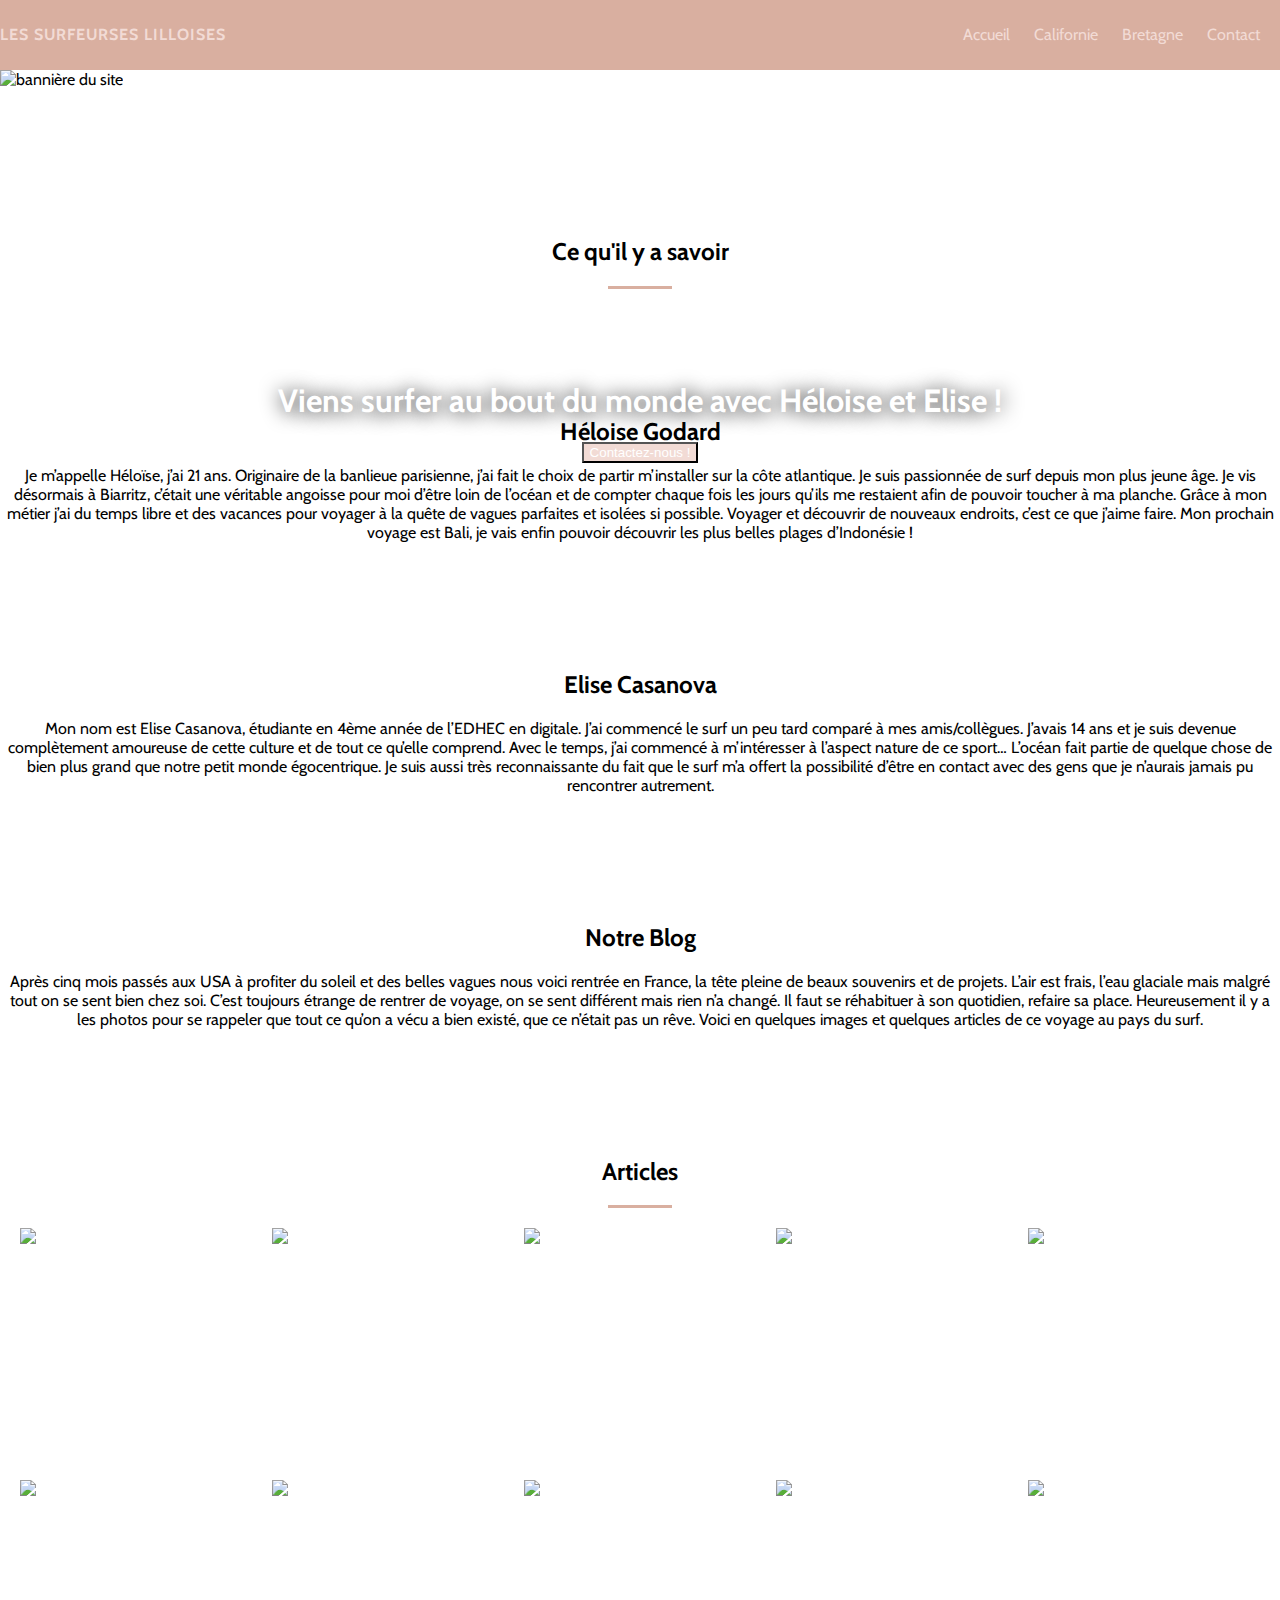
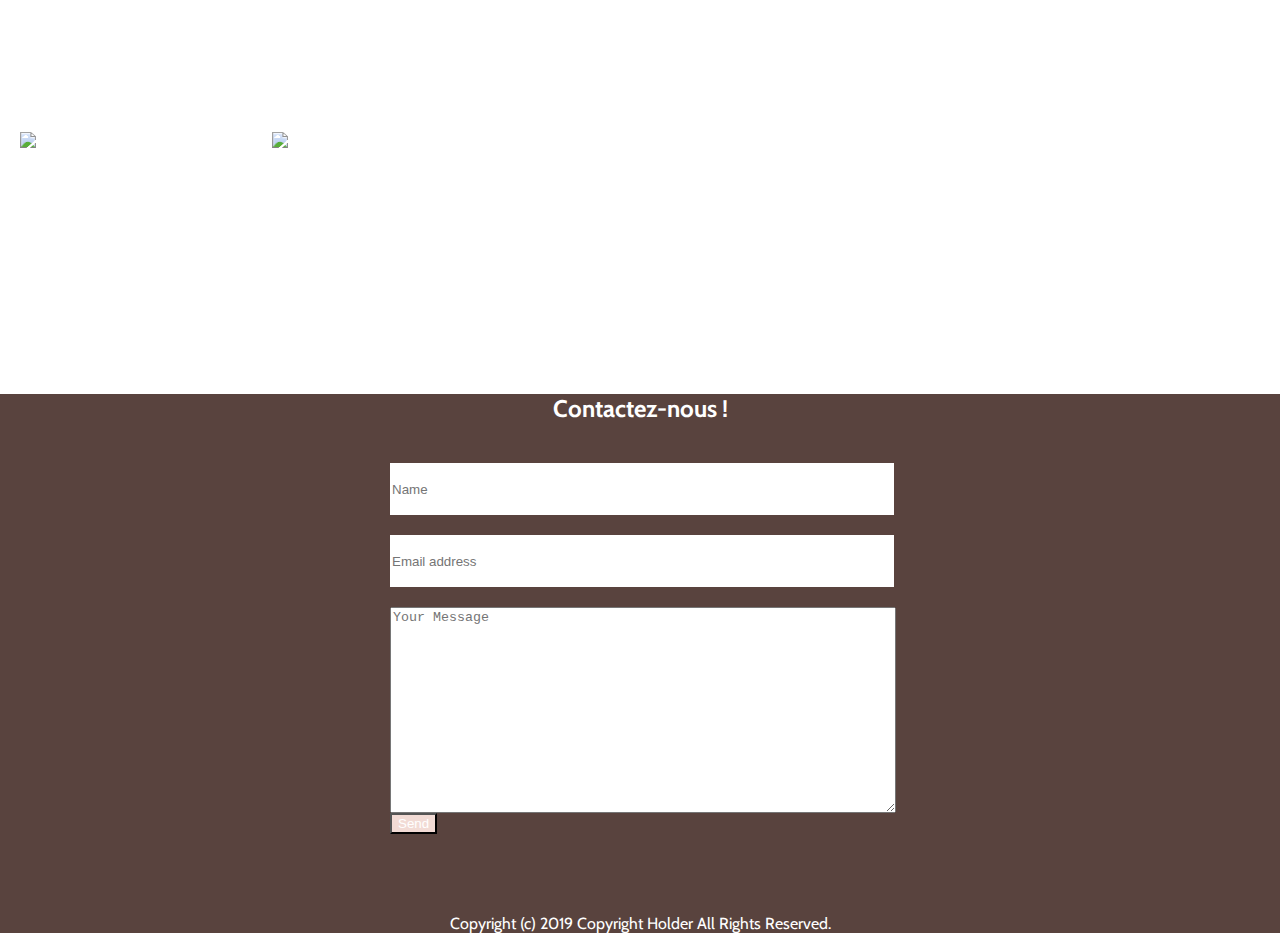
==== index.html @ 43b5da77 "Add files via upload" ====
<!DOCTYPE html>
<html>
<head>

	<title>Les Surfeuses Lilloises</title>
	<meta charset="utf-8">

	<!-- font -->

	<link href="https://fonts.googleapis.com/css?family=Cabin&display=swap" rel="stylesheet">


	<!-- css -->

	<link rel="stylesheet" href="indexhtml/css/bootstrap.min.css">
	<link rel="stylesheet" href="indexhtml/css/style.css">

<style>

/* font-family: 'Cabin', sans-serif; */
/* rose claire : #D9AFA0 */
/* rose claire blanc : #F2DBD5 ; */
/* violet foncé : #59433E; */
/* vidéo https://www.youtube.com/watch?v=vSeW6_0SMsk 27:40 */


body, html {
	padding: 0;
	margin: 0;
}

body, html {
	font-family: 'Cabin', sans-serif;
}

a, a:hover {
	text-decoration: none;
}

.container-fluid {
	padding: 0;
}

.btn-custom {
	background-color: #F2DBD5;
	color: #ffffff; 
}

.separator {
	height: 3px;
	width: 5%;
	border: none;
	box-shadow: none; 
	background-color: #D9AFA0;
	text-align: center
}

/* header */

.header {
	background-color: #D9AFA0;
	height: 70px;
	line-height: 70px;
}

.logo {
	color: #F2DBD5;
	text-transform: uppercase;
	font-weight: bold;
	letter-spacing: 1px;
	float: left;
}

.menu {
	float: right;
}

.menu a {
	color:#F2DBD5;
	margin-right: 20px;

}
.menu a:hover {
	color:#59433E;
}

/* bannière */
.banner {
	width: 100%;
	max-width: 100%;
}

.ban {
	width: 100%;
	max-width: 100%;
	position: relative;;
}

.ban img {
	width: 100%;
	max-width: 100%;
}

.inner-banner {
	text-align: center;
	position: absolute;
	top: 40%;
	width: 100%
}

.inner-banner h1 {
	color: #ffffff;
	text-shadow: 1px 1px 20px #000000; 
}

.inner-banner .btn-custom {
	background-color: #F2DBD5;
	color: #ffffff; 
}

.inner-banner .btn-custom:hover {
	background-color: #59433E;

}

/* about */
#about {
	text-align: center;
	padding-top: 10%;
}

.about article {
	text-align: center;
	margin-bottom: 10%;
	margin-top: 10%;

}

.about article h2 {
	text-align: center;
}

/* portfolio */
#portfolio {
	text-align: center;
}
.wrap {
       overflow: hidden;
       margin: 10px;
    }

.box {
       float: left;
       position: relative;
       width: 20%;
       padding-bottom: 20%;
    }
.boxInner {
       position: absolute;
       left: 10px;
       right: 10px;
       top: 10px;
       bottom: 10px;
       overflow: hidden;
    }

.boxInner img {
       width: 100%;
    }

.boxInner .titleBox {
       position: absolute;
       bottom: 0;
       left: 0;
       right: 0;
       margin-bottom: -50px;
       background: #000;
       background: rgba(0, 0, 0, 0.5);
       color: #FFF;
       padding: 10px;
       text-align: center;
       -webkit-transition: all 0.3s ease-out;
       -moz-transition: all 0.3s ease-out;
       -o-transition: all 0.3s ease-out;
       transition: all 0.3s ease-out;
    }
   
body.no-touch .boxInner:hover .titleBox, body.touch .boxInner.touchFocus .titleBox {
       margin-bottom: 0;
    }
    
.selectableImageContainer {
    border: 1px solid #CCC;
    padding: 5px;
    margin: 7px;
    float: left;
    width: 212px;
    text-align: center;
}

.zoom_toolbar_button {
    height: 32px;
    width: 32px;
    float: right;
    border-radius: 4px;
    margin-left: 2px;
    margin-top: 8px;
    cursor: pointer;
    border: 1px solid #000000;
    padding: 6px 0 0 3px;
}

.approved_image_toolbar_button {
    background-color: #8bc249;
    height: 32px;
    width: 32px;
    float: right;
    border-radius: 4px;
    margin-left: 2px;
    margin-top: 8px;
    cursor: pointer;
    padding: 6px 0 0 3px;
}

.disapproved_image_toolbar_button {
    background-color: #bb232a;
    height: 32px;
    width: 32px;
    float: right;
    border-radius: 4px;
    margin-left: 2px;
    margin-top: 8px;
    cursor: pointer;
    padding: 6px 0 0 1px;
}

.reviewIssuesButton {
    margin-left: 20px;
    color: #ffffff;
    background-color: #00aeef;
}

.markAllReviewed {
    background-color: #00aeef;
    margin-bottom: 20px;
    margin-top: 10px;
    color: #ffffff;
}

.white {
    color: #ffffff;
}


/* contact */
.footer {
	background-color: #59433E;
	height: 6 00px;

}

.footer p {
	color: #ffffff;
	text-align: center; 
	padding-top: 5%;

}

#contact {
	text-align: center;
	color: #ffffff;
	margin-bottom: 40px;

}

.span6 {
	width: 500px;
	display: block;
	margin: 0 auto; 
}

.formulaireContact {
	width: 500px;
	display: block;
	margin: 0 auto; 
}

input {
	margin-bottom: 20px;

}

input[type=text] {
	height: 50px;
	width: 500px;
	border: none;
}

input[type=email] {
	height: 50px;
	width: 500px;
	border: none;	
} 

textarea {
	width: 500px;
	height: 200px;
	resize: vertical;
}

/* Responsive Background */

@media (max-width:770px) {

body {
   float:none;
   width:100%;}


.header {
  background-color: #D9AFA0;
  height: 70px;
  line-height: 70px;
  width: 80%%;
}

.menu {
  font-size: 8px;
  margin-right: 20px;
}

.menu a:hover {
  color:#59433E;
}

</style>

</head>
<body>	

	<!-- header --> 
		<header class="container-fluid header">
			<div class="container">
				<a href="index.html" class="logo"> Les Surfeurses Lilloises </a>
				<nav class="menu">
					<a href="#"> Accueil </a>
					<a href="californie.html"> Californie </a>
					<a href="bretagne.html"> Bretagne </a>
					<a href="#contact"> Contact </a>
					
				 </nav>

			</div>
			 
		</header>
	<!-- end header --> 

	<!-- bannière -->
	<div>
		<section class="container-fluid banner">
			<div class="ban">
				<img src="indexhtml/Images/bannerexp.jpg" alt="bannière du site">
			</div>
			<div class="inner-banner">
				<h1>Viens surfer au bout du monde avec Héloise et Elise !</h1>
				<a href="#contact"> <button class="btn btn-custom">Contactez-nous !</button> </a>
			</div>
		</section>
	</div>
	<!-- end bannière -->

	<!-- à propos -->
<div>
	<h2 id="about"> Ce qu'il y a savoir </h2>
	<hr class="separator">
</div>

<div>
	<section class="container-fluid about">
		 <div class="container">
		 	<div class="row">
		 		<article class="col-md-4 col-lg-4 col-xs-12 col-sm-12">
		 			 <h2> Héloise Godard </h2>
		 			 <p> 
		 			 Je m’appelle Héloïse, j’ai 21 ans. Originaire de la banlieue parisienne, j’ai fait le choix de partir m’installer sur la côte atlantique. Je suis passionnée de surf depuis mon plus jeune âge. Je vis désormais à Biarritz, c’était une véritable angoisse pour moi d’être loin de l’océan et de compter chaque fois les jours qu’ils me restaient afin de pouvoir toucher à ma planche. Grâce à mon métier j’ai du temps libre et des vacances pour voyager à la quête de vagues parfaites et isolées si possible. Voyager et découvrir de nouveaux endroits, c’est ce que j’aime faire. Mon prochain voyage est Bali, je vais enfin pouvoir découvrir les plus belles plages d’Indonésie !
		 			 </p>
		 		</article>
		 		<article class="col-md-4 col-lg-4 col-xs-12 col-sm-12">
		 			 <h2> Elise Casanova </h2>
		 			 <p> 
		 			Mon nom est Elise Casanova, étudiante en 4ème année de l’EDHEC en digitale. J’ai commencé le surf un peu tard comparé à mes amis/collègues. J’avais 14 ans et je suis devenue complètement amoureuse de cette culture et de tout ce qu’elle comprend. Avec le temps, j’ai commencé à m’intéresser à l’aspect nature de ce sport… L’océan fait partie de quelque chose de bien plus grand que notre petit monde égocentrique. Je suis aussi très reconnaissante du fait que le surf m’a offert la possibilité d’être en contact avec des gens que je n’aurais jamais pu rencontrer autrement. 
		 			 </p>
		 		</article> 
		 		<article class="col-md-4 col-lg-4 col-xs-12 col-sm-12">
		 			 <h2> Notre Blog </h2>
		 			 <p> 
		 			Après cinq mois passés aux USA à profiter du soleil et des belles vagues nous voici rentrée en France, la tête pleine de beaux souvenirs et de projets. L’air est frais, l’eau glaciale mais malgré tout on se sent bien chez soi. C’est toujours étrange de rentrer de voyage, on se sent différent mais rien n’a changé. Il faut se réhabituer à son quotidien, refaire sa place. Heureusement il y a les photos pour se rappeler que tout ce qu’on a vécu a bien existé, que ce n’était pas un rêve. Voici en quelques images et quelques articles de ce voyage au pays du surf.
		 			 </p>
		 		</article>
		 	</div>
		 </div>
	</section>
</div>
	<!-- end à propos  -->

	<!-- portfolio -->

	<section class="container-fluid portfolio">
		<div class="container ">
			<h2 id="portfolio"> Articles </h2> 
			<hr class="separator">
			<body class="no-touch"> 
		</div>
	</section>
  
  <div class="wrap">
    
    <!-- Photo Gallery -->
    <div class="box">
      <div class="boxInner">
        <img src="indexhtml/Images/competition.jpg" />
        <div class="titleBox">Compétition</div>
      </div>
    </div>
    <div class="box">
      <div class="boxInner">
        <img src="indexhtml/Images/falaise.jpg" />
        <div class="titleBox">Bretagne</div>
      </div>
    </div>
    <div class="box">
      <div class="boxInner">
        <img src="indexhtml/Images/mermontagne.jpg" />
        <div class="titleBox">Ski & Snowboard </div>
      </div>
    </div>
    <div class="box">
      <div class="boxInner">
        <img src="indexhtml/Images/noirblanc.jpg" />
        <div class="titleBox">My Board</div>
      </div>
    </div>
    <div class="box">
      <div class="boxInner">
        <img src="indexhtml/Images/surf1.jpg" />
        <div class="titleBox">Voyages</div>
      </div>
    </div>
    <div class="box">
      <div class="boxInner">
        <img src="indexhtml/Images/surf2.jpg" />
        <div class="titleBox">Californie</div>
      </div>
    </div>
    <div class="box">
      <div class="boxInner">
        <img src="indexhtml/Images/surf3.jpg" />
        <div class="titleBox">Mexique</div>
      </div>
    </div>
    <div class="box">
      <div class="boxInner">
        <img src="indexhtml/Images/surfboard.jpg" />
        <div class="titleBox">Hossegor</div>
      </div>
    </div>
    <div class="box">
      <div class="boxInner">
        <img src="indexhtml/Images/wetsuit.jpeg" />
        <div class="titleBox">Wetsuit</div>
      </div>
    </div>
    <div class="box">
      <div class="boxInner">
        <img src="indexhtml/Images/fille rivage.jpg" />
        <div class="titleBox">Portugal</div>
      </div>
    </div>
    <div class="box">
      <div class="boxInner">
        <img src="indexhtml/Images/palmes.jpg" />
        <div class="titleBox">Vacances</div>
      </div>
    </div>
    <div class="box">
      <div class="boxInner">
        <img src="indexhtml/Images/cheveux fille.jpg" />
        <div class="titleBox">Cheveux</div>
      </div>
    </div>
    
  </div>
  <!-- Photo Gallery -->
	
	<!-- end portfolio -->

	<!-- footer contact -->

	<footer class="container-fluid footer" >
		<h2 id="contact"> Contactez-nous ! </h2>

		<div class="container">
			<div class="row">
					<div class="span6">

			            <form class="formulaireContact">
			                
			                <div class="controls controls-row">
			                    <input id="name" name="name" type="text" class="span3" placeholder="Name"> 
			                    <input id="email" name="email" type="email" class="span3" placeholder="Email address">
			                </div>
			                <div class="controls">
			                    <textarea id="message" name="message" class="span6" placeholder="Your Message" rows="5"></textarea>
			                </div>
			                  
			                <div class="controls">
			                    <button id="contact-submit" type="submit" class="btn btn-custom input-medium pull-right">Send</button>
			             	</div>
			            
			            </form>

			        </div>
				</div>
			<p>
				Copyright (c) 2019 Copyright Holder All Rights Reserved. 
			</p>
		</div> 
	</footer>

</body>

</html>
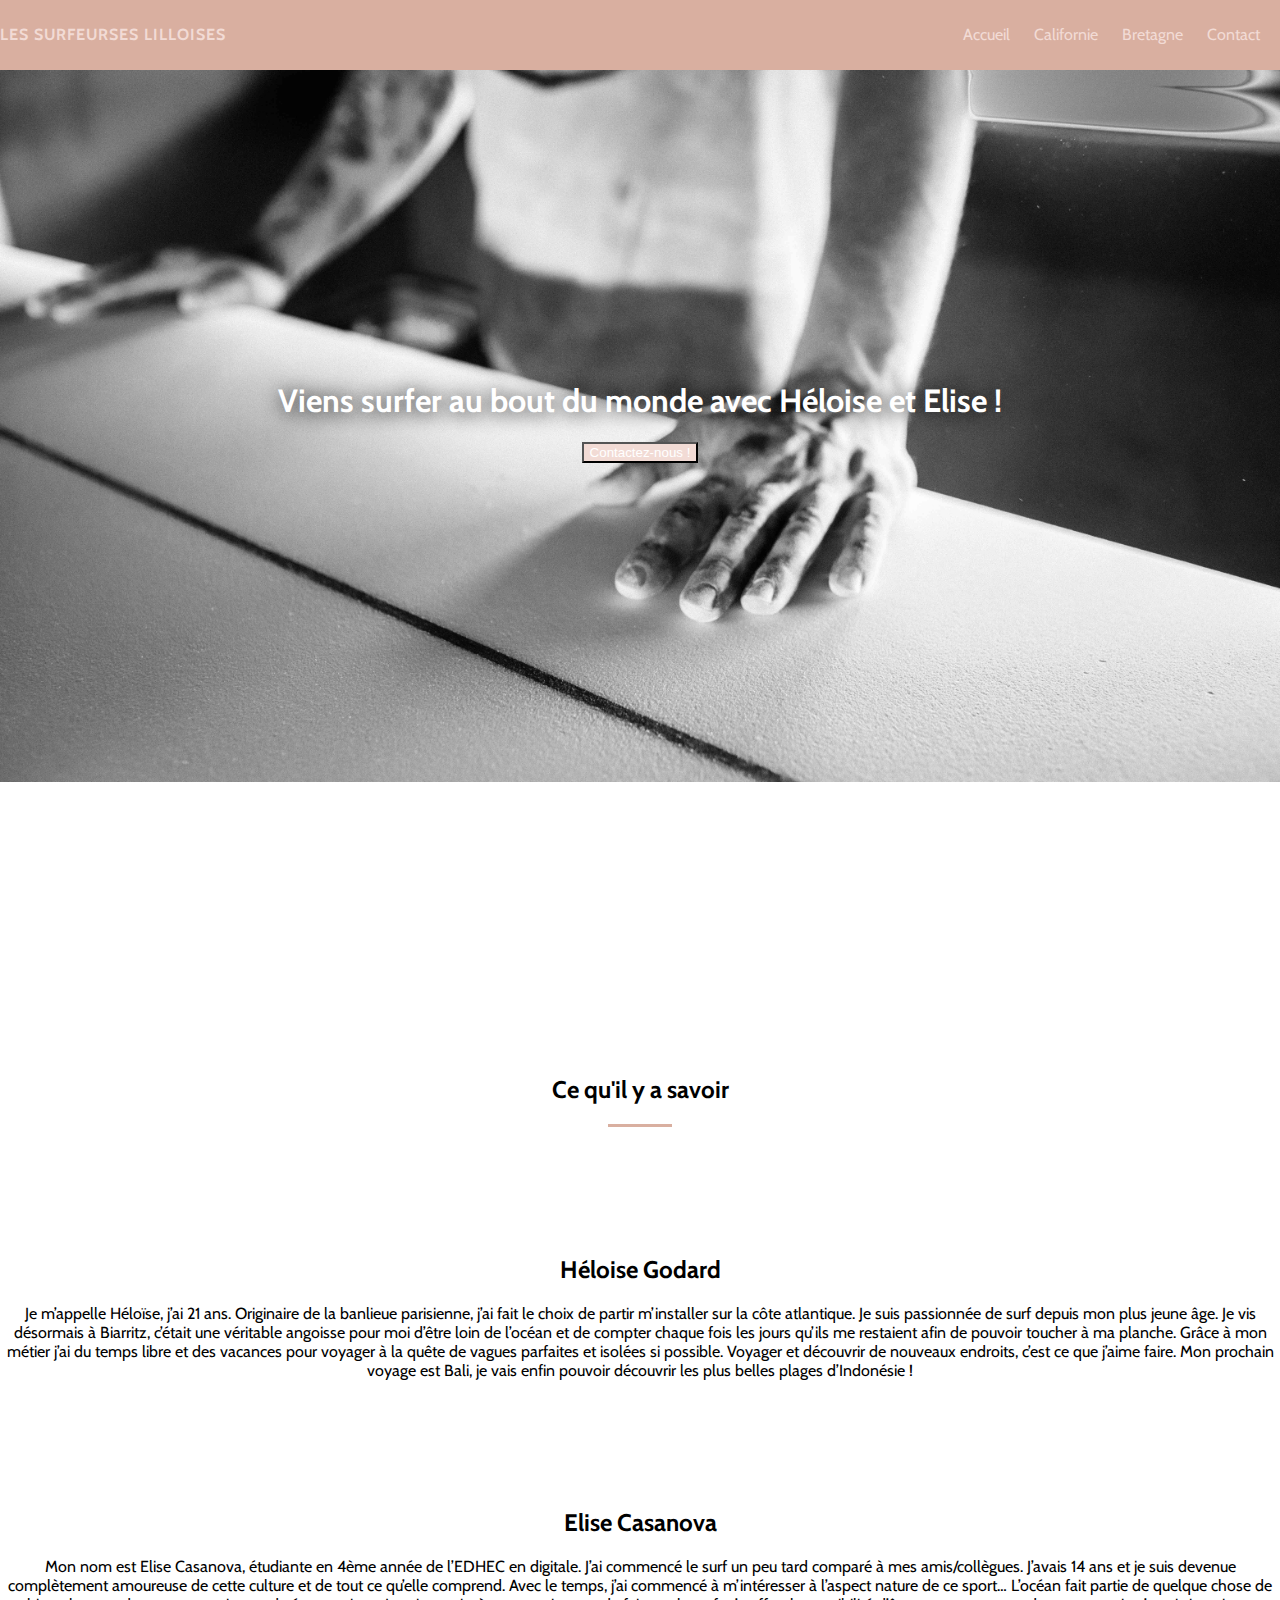
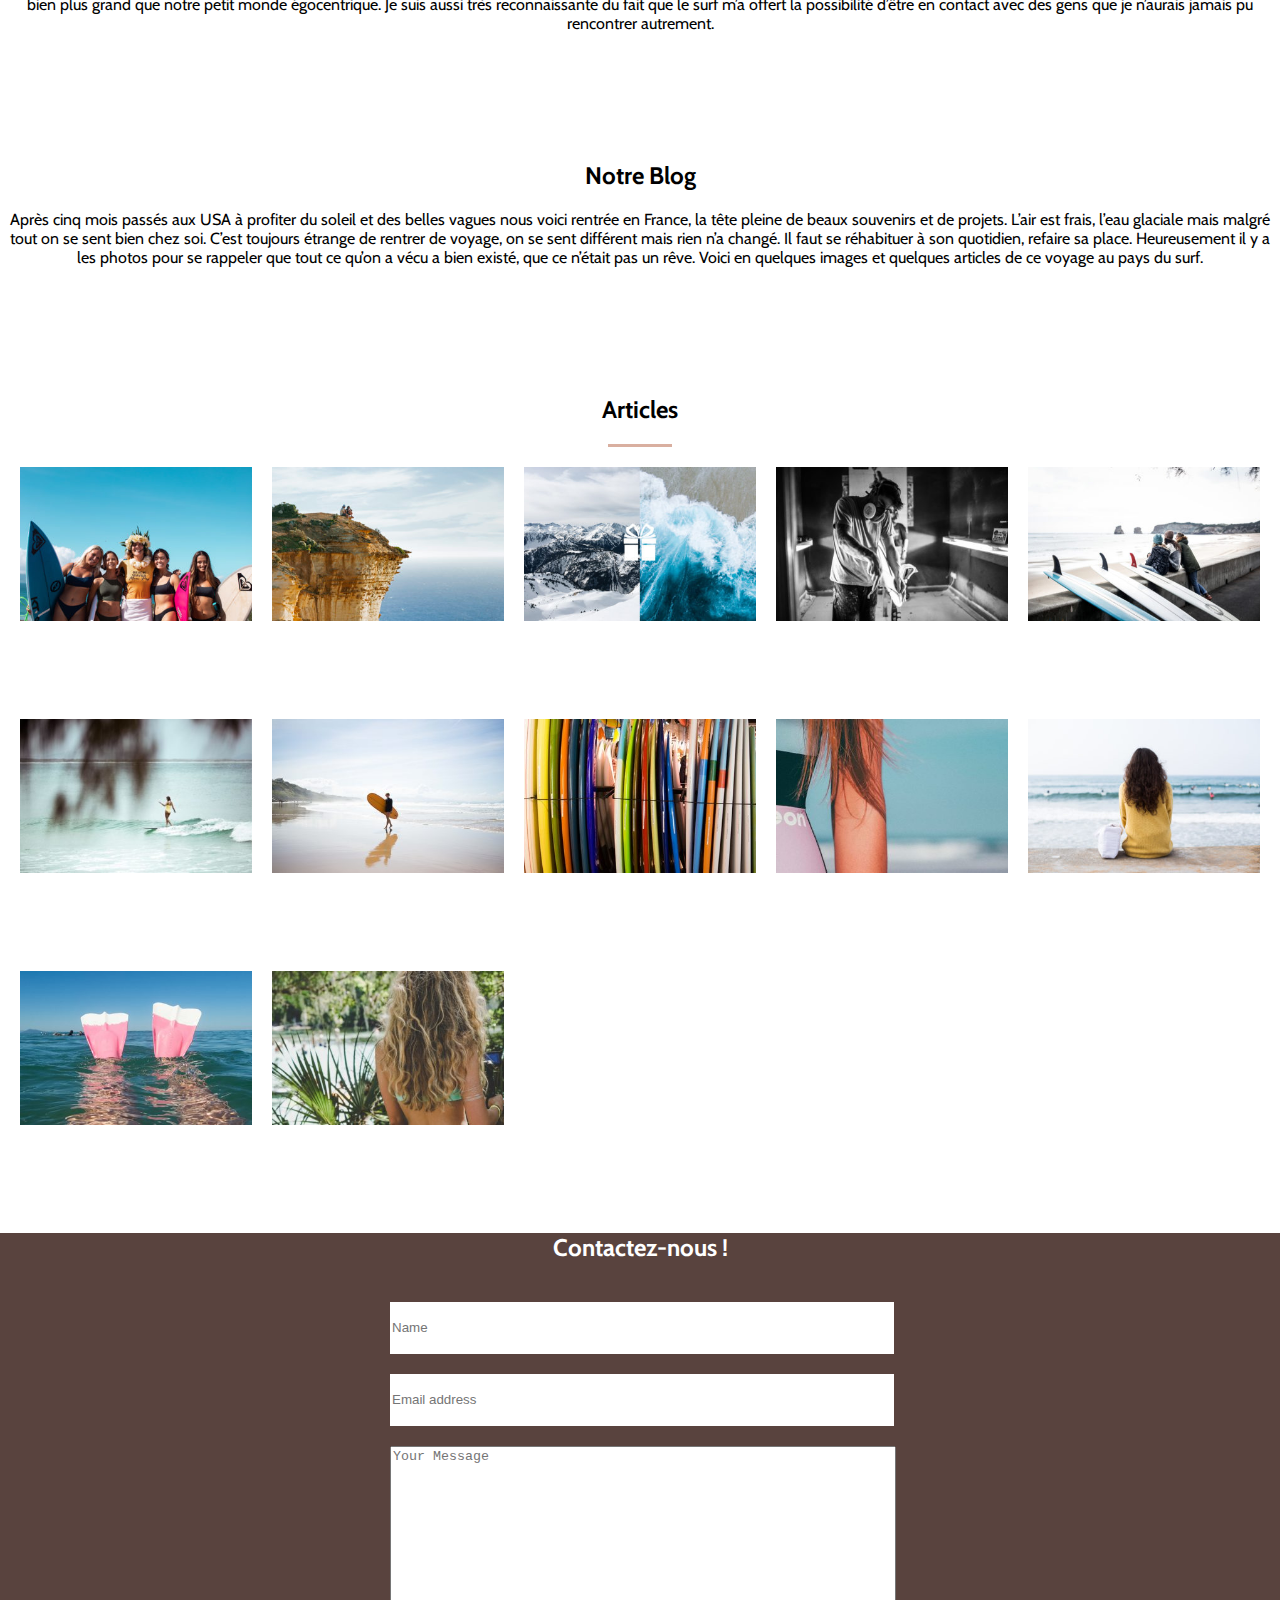
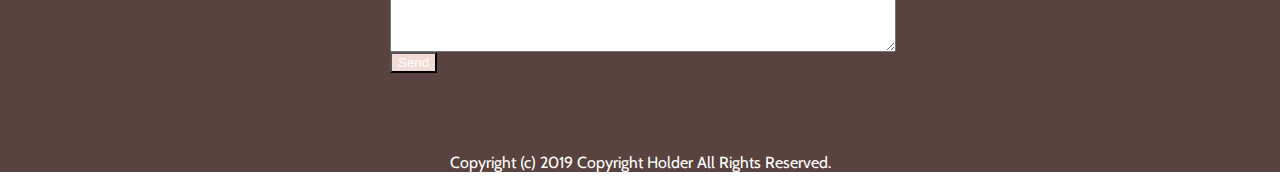
==== commit 1f9ab689: "Update index.html" ====
--- a/index.html
+++ b/index.html
@@ -359,7 +359,7 @@
 	<div>
 		<section class="container-fluid banner">
 			<div class="ban">
-				<img src="indexhtml/Images/bannerexp.jpg" alt="bannière du site">
+				<img src="bannerexp.jpg" alt="bannière du site">
 			</div>
 			<div class="inner-banner">
 				<h1>Viens surfer au bout du monde avec Héloise et Elise !</h1>
@@ -418,73 +418,73 @@
     <!-- Photo Gallery -->
     <div class="box">
       <div class="boxInner">
-        <img src="indexhtml/Images/competition.jpg" />
+        <img src="competition.jpg" />
         <div class="titleBox">Compétition</div>
       </div>
     </div>
     <div class="box">
       <div class="boxInner">
-        <img src="indexhtml/Images/falaise.jpg" />
+        <img src="falaise.jpg" />
         <div class="titleBox">Bretagne</div>
       </div>
     </div>
     <div class="box">
       <div class="boxInner">
-        <img src="indexhtml/Images/mermontagne.jpg" />
+        <img src="mermontagne.jpg" />
         <div class="titleBox">Ski & Snowboard </div>
       </div>
     </div>
     <div class="box">
       <div class="boxInner">
-        <img src="indexhtml/Images/noirblanc.jpg" />
+        <img src="noirblanc.jpg" />
         <div class="titleBox">My Board</div>
       </div>
     </div>
     <div class="box">
       <div class="boxInner">
-        <img src="indexhtml/Images/surf1.jpg" />
+        <img src="surf1.jpg" />
         <div class="titleBox">Voyages</div>
       </div>
     </div>
     <div class="box">
       <div class="boxInner">
-        <img src="indexhtml/Images/surf2.jpg" />
+        <img src="surf2.jpg" />
         <div class="titleBox">Californie</div>
       </div>
     </div>
     <div class="box">
       <div class="boxInner">
-        <img src="indexhtml/Images/surf3.jpg" />
+        <img src="surf3.jpg" />
         <div class="titleBox">Mexique</div>
       </div>
     </div>
     <div class="box">
       <div class="boxInner">
-        <img src="indexhtml/Images/surfboard.jpg" />
+        <img src="surfboard.jpg" />
         <div class="titleBox">Hossegor</div>
       </div>
     </div>
     <div class="box">
       <div class="boxInner">
-        <img src="indexhtml/Images/wetsuit.jpeg" />
+        <img src="wetsuit.jpeg" />
         <div class="titleBox">Wetsuit</div>
       </div>
     </div>
     <div class="box">
       <div class="boxInner">
-        <img src="indexhtml/Images/fille rivage.jpg" />
+        <img src="fille rivage.jpg" />
         <div class="titleBox">Portugal</div>
       </div>
     </div>
     <div class="box">
       <div class="boxInner">
-        <img src="indexhtml/Images/palmes.jpg" />
+        <img src="palmes.jpg" />
         <div class="titleBox">Vacances</div>
       </div>
     </div>
     <div class="box">
       <div class="boxInner">
-        <img src="indexhtml/Images/cheveux fille.jpg" />
+        <img src="cheveux fille.jpg" />
         <div class="titleBox">Cheveux</div>
       </div>
     </div>
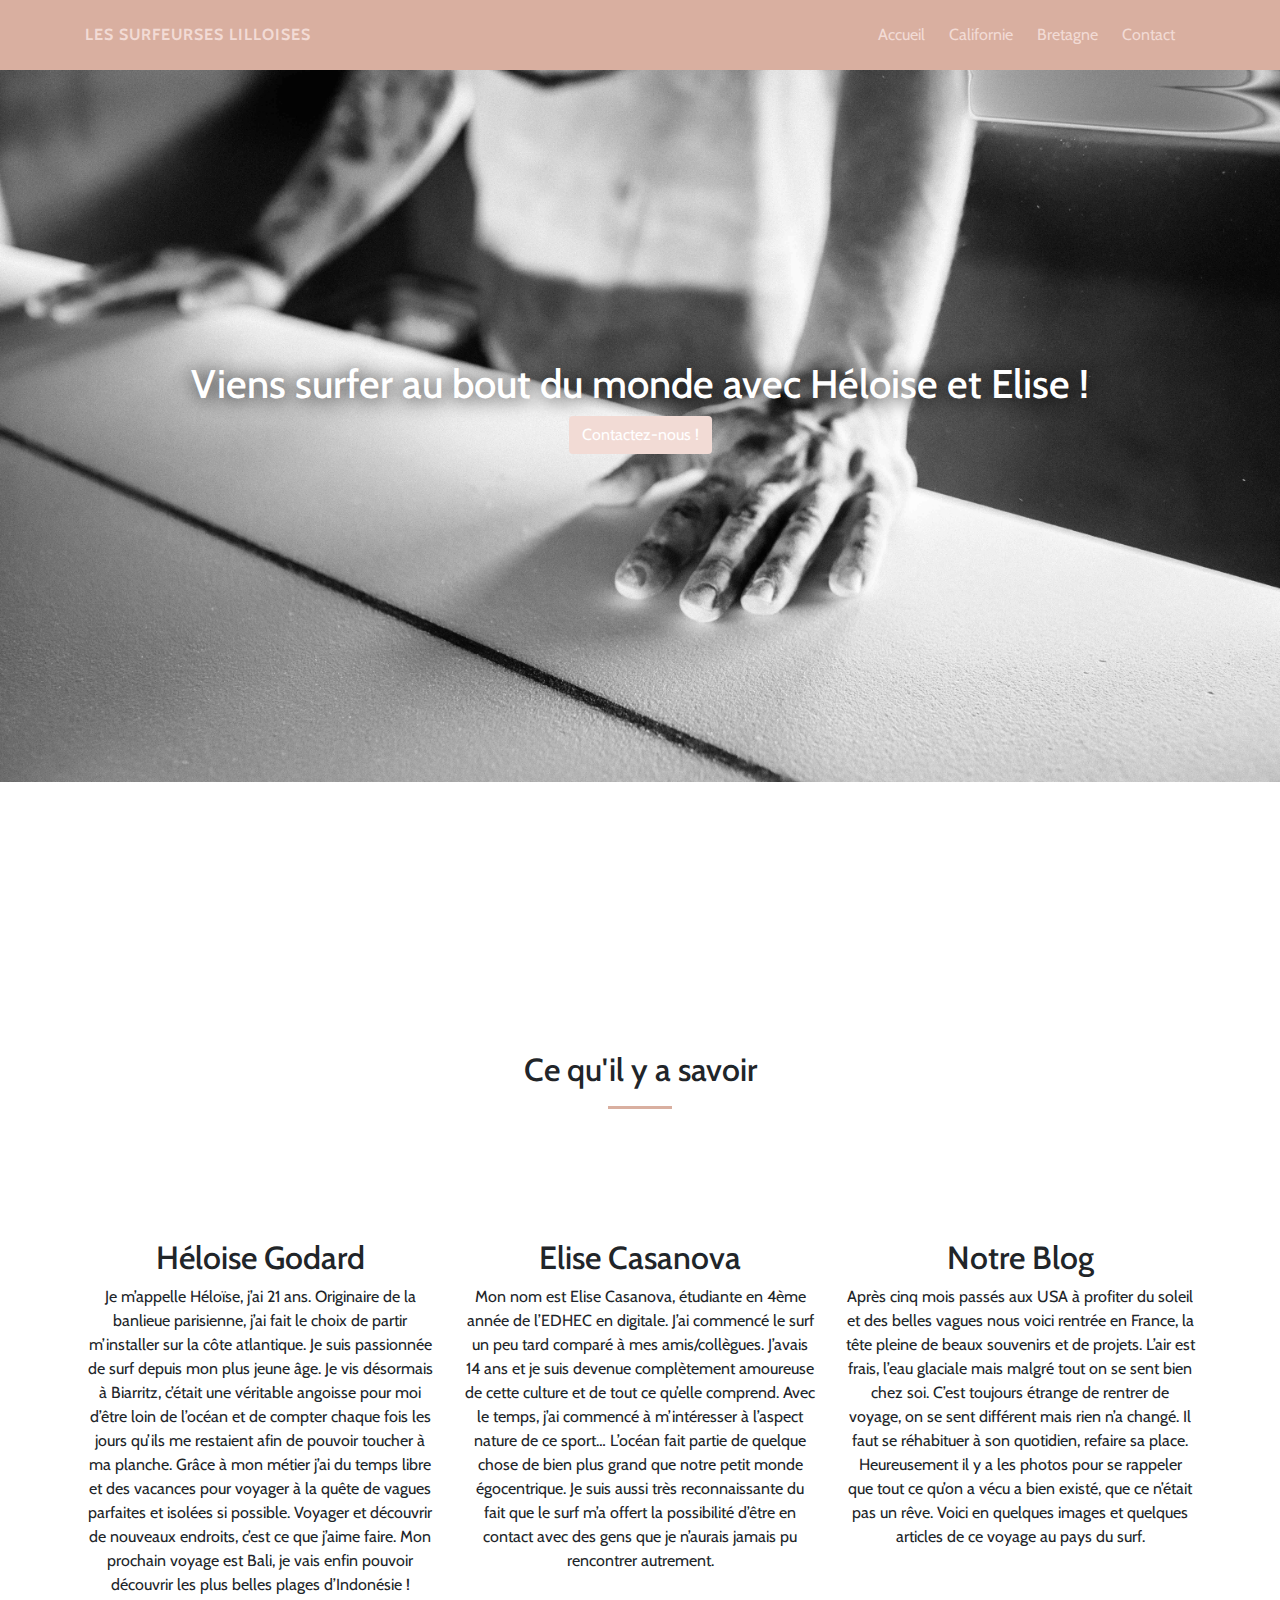
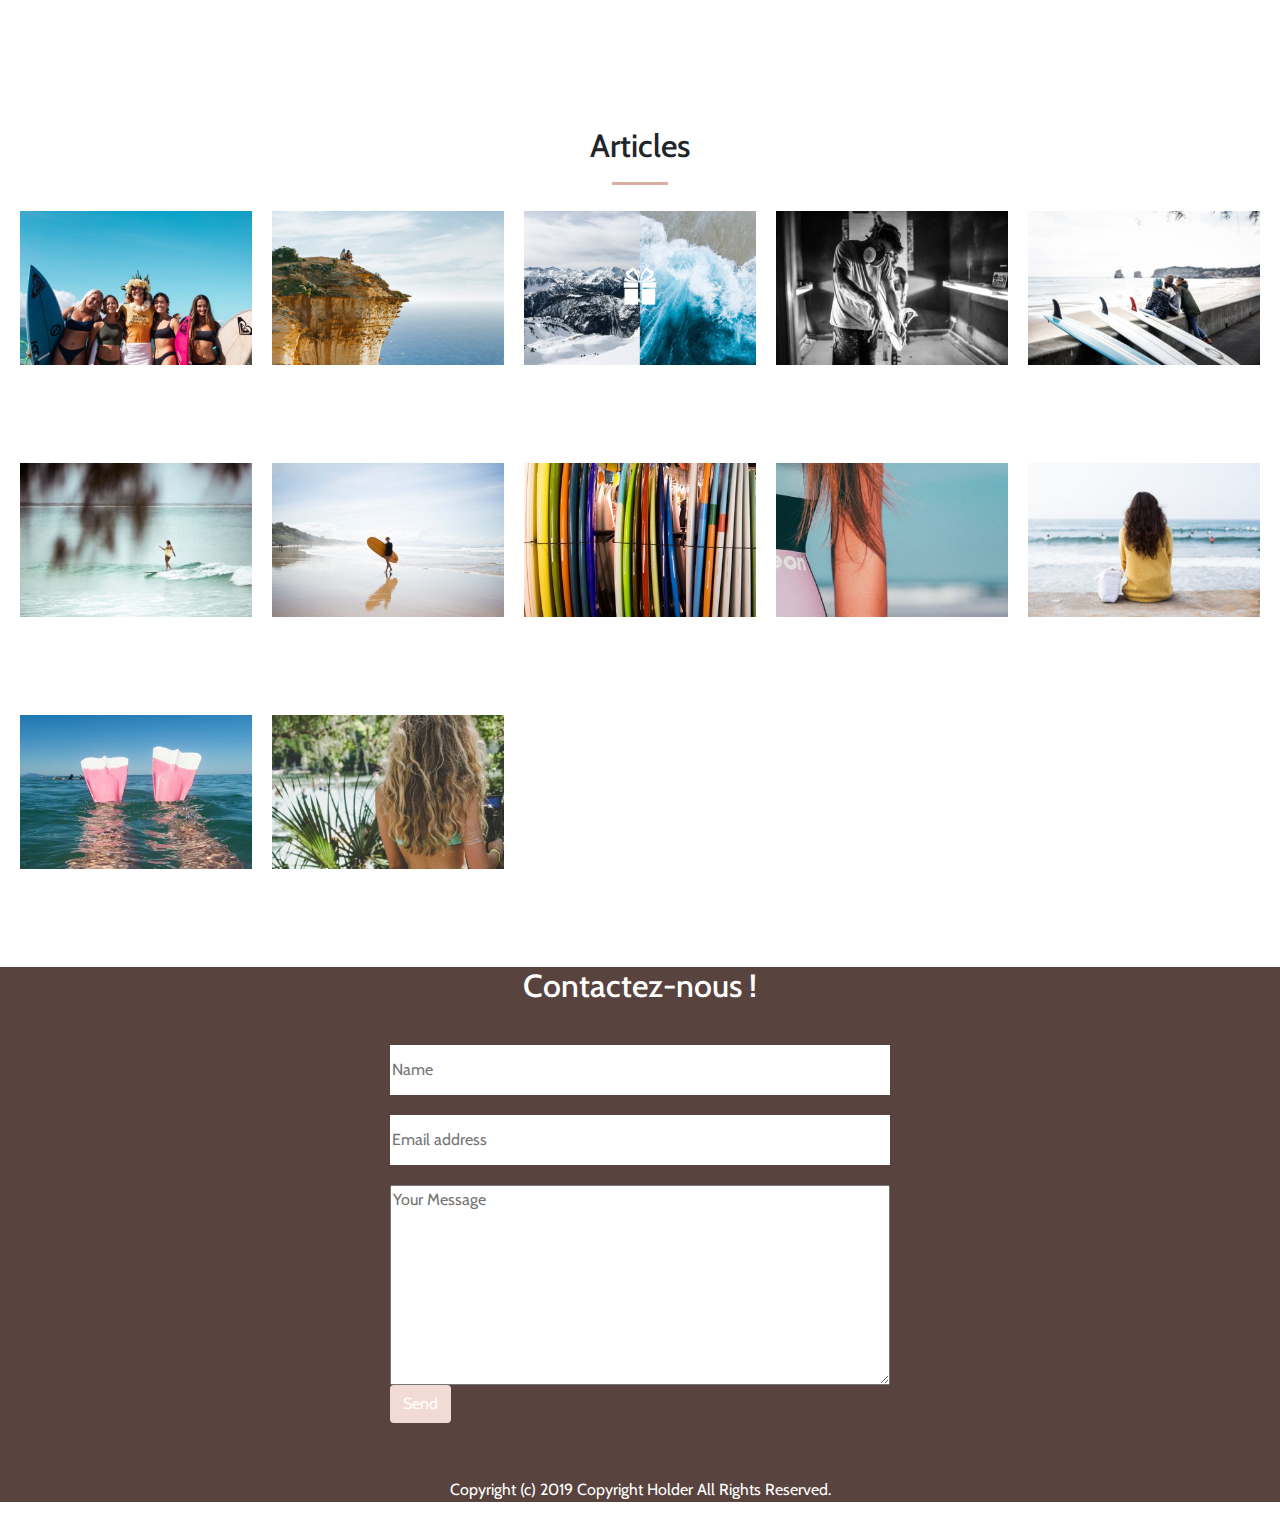
==== commit 3bb99805: "Update index.html" ====
--- a/index.html
+++ b/index.html
@@ -12,8 +12,8 @@
 
 	<!-- css -->
 
-	<link rel="stylesheet" href="indexhtml/css/bootstrap.min.css">
-	<link rel="stylesheet" href="indexhtml/css/style.css">
+	<link rel="stylesheet" href="bootstrap.min.css">
+	<link rel="stylesheet" href="style.css">
 
 <style>
 
--- a/style.css
+++ b/style.css
@@ -0,0 +1,317 @@
+style.css
+
+@charset "UTF-8";
+
+/* font-family: 'Cabin', sans-serif; */
+/* rose claire : #D9AFA0 */
+/* rose claire blanc : #F2DBD5 ; */
+/* violet foncé : #59433E; */
+/* vidéo https://www.youtube.com/watch?v=vSeW6_0SMsk 27:40 */
+
+
+body, html {
+	padding: 0;
+	margin: 0;
+}
+
+body, html {
+	font-family: 'Cabin', sans-serif;
+}
+
+a, a:hover {
+	text-decoration: none;
+}
+
+.container-fluid {
+	padding: 0;
+}
+
+.btn-custom {
+	background-color: #F2DBD5;
+	color: #ffffff; 
+}
+
+.separator {
+	height: 3px;
+	width: 5%;
+	border: none;
+	box-shadow: none; 
+	background-color: #D9AFA0;
+	text-align: center
+}
+
+/* header */
+
+.header {
+	background-color: #D9AFA0;
+	height: 70px;
+	line-height: 70px;
+}
+
+.logo {
+	color: #F2DBD5;
+	text-transform: uppercase;
+	font-weight: bold;
+	letter-spacing: 1px;
+	float: left;
+}
+
+.menu {
+	float: right;
+}
+
+.menu a {
+	color:#F2DBD5;
+	margin-right: 20px;
+
+}
+.menu a:hover {
+	color:#59433E;
+}
+
+/* bannière */
+.banner {
+	width: 100%;
+	max-width: 100%;
+}
+
+.ban {
+	width: 100%;
+	max-width: 100%;
+	position: relative;;
+}
+
+.ban img {
+	width: 100%;
+	max-width: 100%;
+}
+
+.inner-banner {
+	text-align: center;
+	position: absolute;
+	top: 40%;
+	width: 100%
+}
+
+.inner-banner h1 {
+	color: #ffffff;
+	text-shadow: 1px 1px 20px #000000; 
+}
+
+.inner-banner .btn-custom {
+	background-color: #F2DBD5;
+	color: #ffffff; 
+}
+
+.inner-banner .btn-custom:hover {
+	background-color: #59433E;
+
+}
+
+/* about */
+#about {
+	text-align: center;
+	padding-top: 10%;
+}
+
+.about article {
+	text-align: center;
+	margin-bottom: 10%;
+	margin-top: 10%;
+
+}
+
+.about article h2 {
+	text-align: center;
+}
+
+/* portfolio */
+#portfolio {
+	text-align: center;
+}
+.wrap {
+       overflow: hidden;
+       margin: 10px;
+    }
+
+.box {
+       float: left;
+       position: relative;
+       width: 20%;
+       padding-bottom: 20%;
+    }
+.boxInner {
+       position: absolute;
+       left: 10px;
+       right: 10px;
+       top: 10px;
+       bottom: 10px;
+       overflow: hidden;
+    }
+    .boxInner img {
+       width: 100%;
+    }
+    .boxInner .titleBox {
+       position: absolute;
+       bottom: 0;
+       left: 0;
+       right: 0;
+       margin-bottom: -50px;
+       background: #000;
+       background: rgba(0, 0, 0, 0.5);
+       color: #FFF;
+       padding: 10px;
+       text-align: center;
+       -webkit-transition: all 0.3s ease-out;
+       -moz-transition: all 0.3s ease-out;
+       -o-transition: all 0.3s ease-out;
+       transition: all 0.3s ease-out;
+    }
+   
+    body.no-touch .boxInner:hover .titleBox, body.touch .boxInner.touchFocus .titleBox {
+       margin-bottom: 0;
+    }
+    
+    .selectableImageContainer {
+    border: 1px solid #CCC;
+    padding: 5px;
+    margin: 7px;
+    float: left;
+    width: 212px;
+    text-align: center;
+}
+
+.zoom_toolbar_button {
+    height: 32px;
+    width: 32px;
+    float: right;
+    border-radius: 4px;
+    margin-left: 2px;
+    margin-top: 8px;
+    cursor: pointer;
+    border: 1px solid #000000;
+    padding: 6px 0 0 3px;
+}
+
+.approved_image_toolbar_button {
+    background-color: #8bc249;
+    height: 32px;
+    width: 32px;
+    float: right;
+    border-radius: 4px;
+    margin-left: 2px;
+    margin-top: 8px;
+    cursor: pointer;
+    padding: 6px 0 0 3px;
+}
+
+.disapproved_image_toolbar_button {
+    background-color: #bb232a;
+    height: 32px;
+    width: 32px;
+    float: right;
+    border-radius: 4px;
+    margin-left: 2px;
+    margin-top: 8px;
+    cursor: pointer;
+    padding: 6px 0 0 1px;
+}
+
+.reviewIssuesButton {
+    margin-left: 20px;
+    color: #ffffff;
+    background-color: #00aeef;
+}
+
+.markAllReviewed {
+    background-color: #00aeef;
+    margin-bottom: 20px;
+    margin-top: 10px;
+    color: #ffffff;
+}
+
+.white {
+    color: #ffffff;
+}
+
+
+/* contact */
+.footer {
+	background-color: #59433E;
+	height: 6 00px;
+
+}
+
+.footer p {
+	color: #ffffff;
+	text-align: center; 
+	padding-top: 5%;
+
+}
+
+#contact {
+	text-align: center;
+	color: #ffffff;
+	margin-bottom: 40px;
+
+}
+
+.span6 {
+	width: 500px;
+	display: block;
+	margin: 0 auto; 
+}
+
+.formulaireContact {
+	width: 500px;
+	display: block;
+	margin: 0 auto; 
+}
+
+input {
+	margin-bottom: 20px;
+
+}
+
+input[type=text] {
+	height: 50px;
+	width: 500px;
+	border: none;
+}
+
+input[type=email] {
+	height: 50px;
+	width: 500px;
+	border: none;	
+} 
+
+textarea {
+	width: 500px;
+	height: 200px;
+	resize: vertical;
+}
+
+/* Responsive Background */
+
+@media (max-width:770px) {
+
+body {
+   float:none;
+   width:100%;}
+
+
+.header {
+  background-color: #D9AFA0;
+  height: 70px;
+  line-height: 70px;
+  width: 80%%;
+}
+
+.menu {
+  font-size: 8px;
+  margin-right: 20px;
+}
+
+.menu a:hover {
+  color:#59433E;
+}
